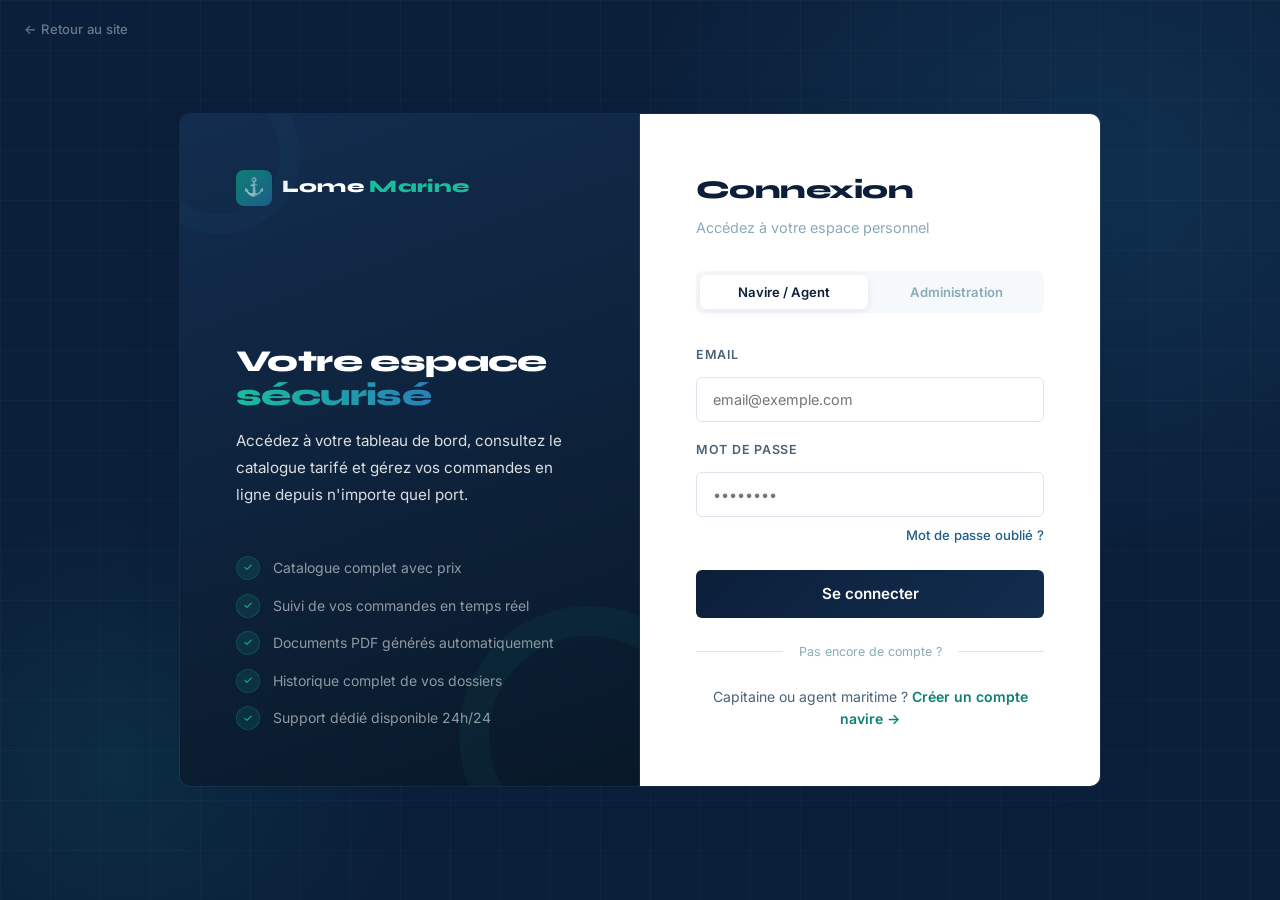
==== frontend/pages/login.html @ 7cf354b6 "feat: pages login, register, index finalisées + CSS maritime + JS interactions" ====
<!DOCTYPE html>
<html lang="fr">
<head>
  <meta charset="UTF-8" />
  <meta name="viewport" content="width=device-width, initial-scale=1.0" />
  <title>Connexion — Lome Marine Supplier Global</title>
  <link rel="stylesheet" href="../css/style.css" />
</head>
<body>

  <!-- Lien retour -->
  <a href="../index.html" class="back-home">← Retour au site</a>

  <!-- PAGE LOGIN -->
  <div class="login-page">
    <div class="hero-grid-lines"></div>

    <div class="login-wrapper">

      <!-- Panneau gauche — branding maritime -->
      <div class="login-brand">
        <div class="login-brand-deco"></div>
        <div class="login-brand-deco2"></div>

        <div class="logo-wrap">
          <div class="navbar-logo">
            <div class="logo-icon">⚓</div>
            <span class="logo-text">Lome <span>Marine</span></span>
          </div>
        </div>

        <div>
          <h2>Votre espace<br/><span>sécurisé</span></h2>
          <p style="color: rgba(255,255,255,0.85); font-size: 0.95rem; line-height: 1.75; margin-bottom: 3rem;">
            Accédez à votre tableau de bord, consultez le catalogue tarifé et gérez vos commandes en ligne depuis n'importe quel port.
          </p>
          <div class="login-features">
            <div class="login-feature">
              <div class="login-feature-icon">✓</div>
              Catalogue complet avec prix
            </div>
            <div class="login-feature">
              <div class="login-feature-icon">✓</div>
              Suivi de vos commandes en temps réel
            </div>
            <div class="login-feature">
              <div class="login-feature-icon">✓</div>
              Documents PDF générés automatiquement
            </div>
            <div class="login-feature">
              <div class="login-feature-icon">✓</div>
              Historique complet de vos dossiers
            </div>
            <div class="login-feature">
              <div class="login-feature-icon">✓</div>
              Support dédié disponible 24h/24
            </div>
          </div>
        </div>
      </div>

      <!-- Panneau droit — formulaire -->
      <div class="login-form-panel">
        <h3>Connexion</h3>
        <p class="login-form-subtitle">Accédez à votre espace personnel</p>

        <!-- Onglets rôles -->
        <div class="role-tabs">
          <button class="role-tab active" onclick="setRole(this, 'navire')"> Navire / Agent</button>
          <button class="role-tab" onclick="setRole(this, 'admin')"> Administration</button>
        </div>

        <!-- Badge admin (caché par défaut, visible en mode admin) -->
        <div class="login-admin-badge">Espace réservé au personnel Lome Marine</div>

        <!-- Alerte erreur -->
        <div class="login-alert" id="loginAlert"></div>

        <!-- Formulaire -->
        <form id="loginForm">
          <div class="form-group">
            <label>Email</label>
            <input type="email" id="loginEmail" placeholder="email@exemple.com" required />
          </div>
          <div class="form-group">
            <label>Mot de passe</label>
            <input type="password" id="loginPassword" placeholder="••••••••" required />
          </div>
          <a href="#" class="forgot-link">Mot de passe oublié ?</a>
          <button type="submit" class="btn-login" id="loginBtn">Se connecter</button>
        </form>

        <div class="login-divider"><span>Pas encore de compte ?</span></div>

        <p class="register-prompt">
          Capitaine ou agent maritime ?
          <a href="register.html">Créer un compte navire →</a>
        </p>
      </div>

    </div>
  </div>

  <script src="../js/main.js"></script>
</body>
</html>
---- frontend/css/style.css ----
/* ═══════════════════════════════════════════
   LOME MARINE SUPPLIER GLOBAL
   Palette : Océan · Acier · Sel · Corail
═══════════════════════════════════════════ */
@import url('https://fonts.googleapis.com/css2?family=Inter:wght@300;400;500;600;700&family=Syne:wght@600;700;800&display=swap');

:root {
  /* Couleurs principales */
  --navy:        #0b1f3a;   /* Bleu marine nuit */
  --navy-soft:   #132d4f;   /* Bleu marine doux */
  --sea:         #1b5e8a;   /* Bleu mer */
  --sea-light:   #2980b9;   /* Bleu ciel marin */
  --teal:        #0e7f74;   /* Vert-bleu mer profonde */
  --teal-bright: #1abc9c;   /* Écume turquoise */
  --steel:       #4a7fa5;   /* Acier maritime */
  --coral:       #e07b54;   /* Corail signal */
  --amber:       #e8a838;   /* Ambre balise */

  /* Neutres */
  --white:       #ffffff;
  --salt:        #f5f9fc;   /* Blanc sel */
  --mist:        #e8f1f8;   /* Brume marine */
  --gray-light:  #dde6ee;
  --gray-mid:    #7a96ad;
  --gray-dark:   #3d5a70;
  --text:        #1a2e3d;
  --text-soft:   #4a6278;
  --text-muted:  #8aabb7;

  /* Typographie */
  --font-head: 'Syne', sans-serif;
  --font-body: 'Inter', sans-serif;

  /* Ombres */
  --shadow-sm:  0 2px 8px rgba(11,31,58,0.08);
  --shadow-md:  0 8px 24px rgba(11,31,58,0.12);
  --shadow-lg:  0 20px 50px rgba(11,31,58,0.18);

  /* Rayon */
  --radius:     10px;
  --radius-sm:  6px;
}

/* ── Reset ── */
*, *::before, *::after { box-sizing: border-box; margin: 0; padding: 0; }
html { scroll-behavior: smooth; font-size: 16px; }
body { font-family: var(--font-body); color: var(--text); background: var(--white); overflow-x: hidden; line-height: 1.6; }
img { max-width: 100%; display: block; }
a { text-decoration: none; }

/* ══════════════════════════════════════
   NAVBAR
══════════════════════════════════════ */
.navbar {
  position: fixed; top: 0; left: 0; right: 0; z-index: 200;
  height: 70px;
  display: flex; align-items: center; justify-content: space-between;
  padding: 0 5rem;
  background: rgba(11,31,58,0.97);
  backdrop-filter: blur(16px);
  border-bottom: 1px solid rgba(27,188,156,0.18);
  transition: box-shadow 0.3s;
}

.navbar.scrolled { box-shadow: 0 4px 30px rgba(0,0,0,0.35); }

.navbar-logo {
  display: flex; align-items: center; gap: 0.6rem;
}

.logo-icon {
  width: 36px; height: 36px;
  background: linear-gradient(135deg, var(--teal) 0%, var(--sea) 100%);
  border-radius: 8px;
  display: flex; align-items: center; justify-content: center;
  font-size: 1.1rem;
}

.logo-text {
  font-family: var(--font-head);
  font-size: 1.1rem;
  font-weight: 800;
  color: var(--white);
  letter-spacing: 0.02em;
}

.logo-text span { color: var(--teal-bright); }

.navbar-links {
  display: flex; align-items: center; gap: 2rem;
  list-style: none;
}

.navbar-links a {
  font-size: 0.875rem;
  font-weight: 500;
  color: rgba(255,255,255,0.65);
  transition: color 0.2s;
  position: relative;
  padding-bottom: 2px;
}

.navbar-links a::after {
  content: '';
  position: absolute;
  bottom: 0; left: 0; right: 0;
  height: 1px;
  background: var(--teal-bright);
  transform: scaleX(0);
  transition: transform 0.2s;
}

.navbar-links a:hover { color: var(--white); }
.navbar-links a:hover::after { transform: scaleX(1); }

.navbar-actions { display: flex; align-items: center; gap: 0.75rem; }

.btn-ghost {
  padding: 0.5rem 1.1rem;
  background: transparent;
  border: 1px solid rgba(255,255,255,0.2);
  color: rgba(255,255,255,0.8);
  font-family: var(--font-body);
  font-size: 0.85rem;
  font-weight: 500;
  border-radius: var(--radius-sm);
  cursor: pointer;
  transition: all 0.2s;
}

.btn-ghost:hover { border-color: var(--teal-bright); color: var(--teal-bright); }

.btn-primary {
  padding: 0.5rem 1.3rem;
  background: linear-gradient(135deg, var(--teal) 0%, var(--sea) 100%);
  color: var(--white);
  font-family: var(--font-body);
  font-size: 0.85rem;
  font-weight: 600;
  border: none;
  border-radius: var(--radius-sm);
  cursor: pointer;
  transition: opacity 0.2s, transform 0.2s;
  box-shadow: 0 4px 14px rgba(14,127,116,0.35);
}

.btn-primary:hover { opacity: 0.9; transform: translateY(-1px); }

.nav-hamburger {
  display: none;
  background: none;
  border: none;
  color: var(--white);
  font-size: 1.4rem;
  cursor: pointer;
  padding: 0.3rem;
}

/* ══════════════════════════════════════
   HERO
══════════════════════════════════════ */
.hero {
  min-height: 100vh;
  background: var(--navy);
  display: grid;
  grid-template-columns: 1fr 1fr;
  align-items: center;
  padding: 8rem 5rem 5rem;
  gap: 4rem;
  position: relative;
  overflow: hidden;
}

.hero-bg {
  position: absolute; inset: 0; z-index: 0;
  background:
    radial-gradient(ellipse 65% 70% at 100% 50%, rgba(27,94,138,0.22) 0%, transparent 65%),
    radial-gradient(ellipse 45% 45% at 0% 100%, rgba(14,127,116,0.12) 0%, transparent 60%);
}

.hero-grid-lines {
  position: absolute; inset: 0; z-index: 0;
  background-image:
    linear-gradient(rgba(255,255,255,0.025) 1px, transparent 1px),
    linear-gradient(90deg, rgba(255,255,255,0.025) 1px, transparent 1px);
  background-size: 50px 50px;
}

.hero-left { position: relative; z-index: 1; }

.hero-badge {
  display: inline-flex; align-items: center; gap: 0.5rem;
  background: rgba(27,188,156,0.1);
  border: 1px solid rgba(27,188,156,0.25);
  padding: 0.35rem 0.9rem;
  border-radius: 20px;
  margin-bottom: 1.8rem;
}

.hero-badge-dot {
  width: 7px; height: 7px;
  background: var(--teal-bright);
  border-radius: 50%;
  animation: pulse 2s infinite;
}

@keyframes pulse {
  0%, 100% { opacity: 1; transform: scale(1); }
  50% { opacity: 0.5; transform: scale(1.3); }
}

.hero-badge span {
  font-size: 0.75rem;
  font-weight: 600;
  color: var(--teal-bright);
  letter-spacing: 0.05em;
  text-transform: uppercase;
}

.hero h1 {
  font-family: var(--font-head);
  font-size: clamp(2.2rem, 4vw, 3.4rem);
  font-weight: 800;
  color: var(--white);
  line-height: 1.12;
  margin-bottom: 1.4rem;
  letter-spacing: -0.02em;
}

.hero h1 .highlight {
  background: linear-gradient(90deg, var(--teal-bright), var(--sea-light));
  -webkit-background-clip: text;
  -webkit-text-fill-color: transparent;
  background-clip: text;
}

.hero-desc {
  font-size: 1.05rem;
  color: rgba(255,255,255,0.55);
  line-height: 1.75;
  max-width: 480px;
  margin-bottom: 2.5rem;
  font-weight: 300;
}

.hero-actions { display: flex; gap: 1rem; flex-wrap: wrap; margin-bottom: 3.5rem; }

.btn-hero-primary {
  padding: 0.85rem 2rem;
  background: linear-gradient(135deg, var(--teal) 0%, var(--sea) 100%);
  color: var(--white);
  font-family: var(--font-body);
  font-size: 0.95rem;
  font-weight: 600;
  border: none;
  border-radius: var(--radius-sm);
  cursor: pointer;
  transition: all 0.2s;
  box-shadow: 0 6px 20px rgba(14,127,116,0.4);
  display: inline-flex; align-items: center; gap: 0.5rem;
}

.btn-hero-primary:hover { transform: translateY(-2px); box-shadow: 0 10px 28px rgba(14,127,116,0.5); }

.btn-hero-secondary {
  padding: 0.85rem 2rem;
  background: rgba(255,255,255,0.06);
  color: rgba(255,255,255,0.85);
  font-family: var(--font-body);
  font-size: 0.95rem;
  font-weight: 500;
  border: 1px solid rgba(255,255,255,0.15);
  border-radius: var(--radius-sm);
  cursor: pointer;
  transition: all 0.2s;
  display: inline-flex; align-items: center; gap: 0.5rem;
}

.btn-hero-secondary:hover { background: rgba(255,255,255,0.1); border-color: rgba(255,255,255,0.3); }

.hero-stats {
  display: flex; gap: 2.5rem;
  padding-top: 2rem;
  border-top: 1px solid rgba(255,255,255,0.08);
}

.hero-stat strong {
  display: block;
  font-family: var(--font-head);
  font-size: 1.9rem;
  font-weight: 700;
  color: var(--white);
  line-height: 1;
}

.hero-stat strong span { color: var(--teal-bright); }

.hero-stat p {
  font-size: 0.78rem;
  color: rgba(255,255,255,0.4);
  margin-top: 0.3rem;
  font-weight: 400;
  text-transform: uppercase;
  letter-spacing: 0.06em;
}

/* Carte droite hero */
.hero-right { position: relative; z-index: 1; }

.hero-card {
  background: rgba(255,255,255,0.04);
  border: 1px solid rgba(255,255,255,0.1);
  border-radius: var(--radius);
  padding: 2rem;
  backdrop-filter: blur(10px);
}

.hero-card-title {
  font-family: var(--font-head);
  font-size: 0.8rem;
  font-weight: 700;
  color: var(--teal-bright);
  text-transform: uppercase;
  letter-spacing: 0.1em;
  margin-bottom: 1.5rem;
  display: flex; align-items: center; gap: 0.5rem;
}

.hero-card-title::before {
  content: '';
  width: 8px; height: 8px;
  background: var(--teal-bright);
  border-radius: 50%;
}

.hero-port-list { display: flex; flex-direction: column; gap: 0; }

.hero-port-item {
  display: flex; align-items: center; justify-content: space-between;
  padding: 0.85rem 0;
  border-bottom: 1px solid rgba(255,255,255,0.06);
}

.hero-port-item:last-child { border-bottom: none; }

.port-info { display: flex; align-items: center; gap: 0.75rem; }

.port-flag { font-size: 1.1rem; }

.port-name {
  font-size: 0.9rem;
  font-weight: 500;
  color: rgba(255,255,255,0.8);
}

.port-country {
  font-size: 0.75rem;
  color: rgba(255,255,255,0.35);
  margin-top: 0.1rem;
}

.port-status {
  font-size: 0.72rem;
  font-weight: 600;
  padding: 0.2rem 0.65rem;
  border-radius: 12px;
  text-transform: uppercase;
  letter-spacing: 0.05em;
}

.port-status.active {
  background: rgba(27,188,156,0.15);
  color: var(--teal-bright);
  border: 1px solid rgba(27,188,156,0.25);
}

.port-status.hq {
  background: rgba(232,168,56,0.15);
  color: var(--amber);
  border: 1px solid rgba(232,168,56,0.25);
}

/* ══════════════════════════════════════
   SECTION GÉNÉRIQUE
══════════════════════════════════════ */
.section { padding: 6rem 5rem; }
.section-dark { background: var(--navy); }
.section-light { background: var(--salt); }
.section-white { background: var(--white); }

.section-tag {
  display: inline-flex; align-items: center; gap: 0.5rem;
  font-size: 0.75rem;
  font-weight: 600;
  letter-spacing: 0.12em;
  text-transform: uppercase;
  color: var(--teal);
  margin-bottom: 0.8rem;
}

.section-tag::before {
  content: '';
  width: 18px; height: 2px;
  background: var(--teal);
  border-radius: 2px;
}

.section-title {
  font-family: var(--font-head);
  font-size: clamp(1.7rem, 3vw, 2.4rem);
  font-weight: 800;
  color: var(--navy);
  line-height: 1.15;
  letter-spacing: -0.02em;
  margin-bottom: 0.8rem;
}

.section-title-light { color: var(--white); }

.section-subtitle {
  font-size: 1rem;
  color: var(--text-soft);
  line-height: 1.7;
  max-width: 540px;
  font-weight: 400;
}

.section-subtitle-light { color: rgba(255,255,255,0.5); }

.section-header { margin-bottom: 3.5rem; }

.section-header-row {
  display: flex; justify-content: space-between; align-items: flex-end;
  margin-bottom: 3.5rem; gap: 2rem; flex-wrap: wrap;
}

/* ══════════════════════════════════════
   SERVICES
══════════════════════════════════════ */
.services-grid {
  display: grid;
  grid-template-columns: repeat(4, 1fr);
  gap: 1.5rem;
}

.service-card {
  background: var(--white);
  border: 1px solid var(--gray-light);
  border-radius: var(--radius);
  padding: 2rem 1.8rem;
  transition: all 0.3s;
  cursor: default;
  position: relative;
  overflow: hidden;
}

.service-card::before {
  content: '';
  position: absolute;
  top: 0; left: 0; right: 0;
  height: 3px;
  background: linear-gradient(90deg, var(--teal), var(--sea));
  transform: scaleX(0);
  transform-origin: left;
  transition: transform 0.3s;
}

.service-card:hover {
  border-color: var(--gray-mid);
  box-shadow: var(--shadow-md);
  transform: translateY(-4px);
}

.service-card:hover::before { transform: scaleX(1); }

.service-icon {
  width: 48px; height: 48px;
  background: linear-gradient(135deg, rgba(14,127,116,0.12), rgba(27,94,138,0.12));
  border-radius: var(--radius-sm);
  display: flex; align-items: center; justify-content: center;
  font-size: 1.3rem;
  margin-bottom: 1.2rem;
  transition: all 0.3s;
}

.service-card:hover .service-icon {
  background: linear-gradient(135deg, var(--teal), var(--sea));
}

.service-name {
  font-family: var(--font-head);
  font-size: 0.95rem;
  font-weight: 700;
  color: var(--navy);
  margin-bottom: 0.6rem;
}

.service-desc {
  font-size: 0.85rem;
  color: var(--text-soft);
  line-height: 1.65;
}

.service-tag {
  display: inline-block;
  margin-top: 1.2rem;
  font-size: 0.7rem;
  font-weight: 600;
  letter-spacing: 0.08em;
  text-transform: uppercase;
  color: var(--teal);
  background: rgba(14,127,116,0.08);
  padding: 0.25rem 0.7rem;
  border-radius: 10px;
}

/* ══════════════════════════════════════
   PORTS
══════════════════════════════════════ */
.ports-layout {
  display: grid;
  grid-template-columns: 1.2fr 1fr;
  gap: 4rem;
  align-items: start;
}

.ports-table { width: 100%; border-collapse: collapse; }

.ports-table tr {
  border-bottom: 1px solid rgba(255,255,255,0.07);
  transition: background 0.2s;
}

.ports-table tr:first-child { border-top: 1px solid rgba(255,255,255,0.07); }
.ports-table tr:hover { background: rgba(255,255,255,0.03); }

.ports-table td { padding: 1.1rem 0.5rem; vertical-align: middle; }

.port-flag-name { display: flex; align-items: center; gap: 0.75rem; }

.port-flag { font-size: 1.3rem; }

.port-label {
  font-size: 0.9rem;
  font-weight: 500;
  color: rgba(255,255,255,0.75);
}

.port-sub {
  font-size: 0.78rem;
  color: rgba(255,255,255,0.35);
  margin-top: 0.15rem;
}

.port-badge {
  display: inline-flex; align-items: center;
  font-size: 0.68rem;
  font-weight: 600;
  letter-spacing: 0.08em;
  text-transform: uppercase;
  padding: 0.2rem 0.6rem;
  border-radius: 10px;
}

.port-badge.hq {
  background: rgba(232,168,56,0.15);
  color: var(--amber);
  border: 1px solid rgba(232,168,56,0.2);
}

.port-badge.branch {
  background: rgba(27,188,156,0.1);
  color: var(--teal-bright);
  border: 1px solid rgba(27,188,156,0.2);
}

.ports-numbers { display: flex; flex-direction: column; gap: 1.2rem; }

.ports-big-stat {
  background: rgba(255,255,255,0.04);
  border: 1px solid rgba(255,255,255,0.08);
  border-radius: var(--radius);
  padding: 2rem;
}

.ports-big-stat strong {
  display: block;
  font-family: var(--font-head);
  font-size: 3.5rem;
  font-weight: 800;
  color: var(--teal-bright);
  line-height: 1;
}

.ports-big-stat p {
  font-size: 0.8rem;
  color: rgba(255,255,255,0.35);
  text-transform: uppercase;
  letter-spacing: 0.1em;
  margin-top: 0.5rem;
  font-weight: 500;
}

.ports-mini-grid {
  display: grid; grid-template-columns: 1fr 1fr; gap: 1px;
  background: rgba(255,255,255,0.06);
  border-radius: var(--radius);
  overflow: hidden;
  border: 1px solid rgba(255,255,255,0.06);
}

.ports-mini-cell {
  background: rgba(255,255,255,0.03);
  padding: 1.3rem;
}

.ports-mini-cell strong {
  display: block;
  font-family: var(--font-head);
  font-size: 1.9rem;
  font-weight: 700;
  color: var(--white);
  line-height: 1;
}

.ports-mini-cell span {
  font-size: 0.72rem;
  color: rgba(255,255,255,0.35);
  text-transform: uppercase;
  letter-spacing: 0.08em;
  margin-top: 0.3rem;
  display: block;
}

/* ══════════════════════════════════════
   COMMENT ÇA MARCHE
══════════════════════════════════════ */
.how-grid {
  display: grid;
  grid-template-columns: repeat(4, 1fr);
  gap: 2rem;
  position: relative;
}

.how-grid::before {
  content: '';
  position: absolute;
  top: 28px;
  left: calc(12.5% + 28px);
  right: calc(12.5% + 28px);
  height: 1px;
  background: linear-gradient(90deg, var(--teal), var(--sea));
  opacity: 0.3;
}

.how-step { position: relative; }

.how-num {
  width: 56px; height: 56px;
  background: linear-gradient(135deg, var(--teal), var(--sea));
  border-radius: 50%;
  display: flex; align-items: center; justify-content: center;
  font-family: var(--font-head);
  font-size: 1rem;
  font-weight: 700;
  color: var(--white);
  margin-bottom: 1.5rem;
  position: relative; z-index: 1;
  box-shadow: 0 6px 20px rgba(14,127,116,0.35);
}

.how-step h3 {
  font-family: var(--font-head);
  font-size: 1rem;
  font-weight: 700;
  color: var(--navy);
  margin-bottom: 0.6rem;
}

.how-step p {
  font-size: 0.875rem;
  color: var(--text-soft);
  line-height: 1.7;
}

/* ══════════════════════════════════════
   CONTACT
══════════════════════════════════════ */
.contact-layout {
  display: grid;
  grid-template-columns: 1fr 1.4fr;
  gap: 4rem;
  align-items: start;
}

.contact-info h3 {
  font-family: var(--font-head);
  font-size: 1.2rem;
  font-weight: 700;
  color: var(--navy);
  margin-bottom: 2rem;
}

.contact-item { margin-bottom: 1.4rem; }

.contact-item-label {
  font-size: 0.72rem;
  font-weight: 600;
  letter-spacing: 0.12em;
  text-transform: uppercase;
  color: var(--teal);
  margin-bottom: 0.25rem;
}

.contact-item p {
  font-size: 0.925rem;
  color: var(--text);
  line-height: 1.6;
}

.availability-tag {
  display: inline-flex; align-items: center; gap: 0.5rem;
  background: rgba(14,127,116,0.08);
  border: 1px solid rgba(14,127,116,0.2);
  color: var(--teal);
  font-size: 0.8rem;
  font-weight: 600;
  padding: 0.45rem 1rem;
  border-radius: 20px;
  margin-bottom: 2rem;
}

.availability-tag::before {
  content: '';
  width: 7px; height: 7px;
  background: var(--teal-bright);
  border-radius: 50%;
  animation: pulse 2s infinite;
}

.contact-form-box {
  background: var(--white);
  border: 1px solid var(--gray-light);
  border-radius: var(--radius);
  padding: 2.5rem;
  box-shadow: var(--shadow-md);
}

.contact-form-box h3 {
  font-family: var(--font-head);
  font-size: 1.1rem;
  font-weight: 700;
  color: var(--navy);
  margin-bottom: 2rem;
}

/* Formulaires */
.form-row { display: grid; grid-template-columns: 1fr 1fr; gap: 1rem; }

.form-group { display: flex; flex-direction: column; gap: 0.4rem; margin-bottom: 1.1rem; }

.form-group label {
  font-size: 0.75rem;
  font-weight: 600;
  letter-spacing: 0.08em;
  text-transform: uppercase;
  color: var(--text-soft);
}

.form-group input,
.form-group select,
.form-group textarea {
  padding: 0.75rem 1rem;
  border: 1.5px solid var(--gray-light);
  border-radius: var(--radius-sm);
  font-family: var(--font-body);
  font-size: 0.9rem;
  color: var(--text);
  background: var(--white);
  outline: none;
  transition: border-color 0.2s, box-shadow 0.2s;
}

.form-group input:focus,
.form-group select:focus,
.form-group textarea:focus {
  border-color: var(--teal);
  box-shadow: 0 0 0 3px rgba(14,127,116,0.1);
}

.form-group textarea { resize: vertical; min-height: 100px; }

.btn-submit {
  width: 100%;
  padding: 0.9rem;
  background: linear-gradient(135deg, var(--navy) 0%, var(--navy-soft) 100%);
  color: var(--white);
  font-family: var(--font-body);
  font-size: 0.95rem;
  font-weight: 600;
  border: none;
  border-radius: var(--radius-sm);
  cursor: pointer;
  transition: all 0.2s;
  margin-top: 0.5rem;
}

.btn-submit:hover {
  background: linear-gradient(135deg, var(--teal) 0%, var(--sea) 100%);
  box-shadow: 0 6px 20px rgba(14,127,116,0.35);
}

/* ══════════════════════════════════════
   FOOTER
══════════════════════════════════════ */
.footer {
  background: var(--navy);
  padding: 5rem 5rem 2.5rem;
  border-top: 1px solid rgba(27,188,156,0.15);
}

.footer-grid {
  display: grid;
  grid-template-columns: 2fr 1fr 1fr 1fr;
  gap: 3rem;
  margin-bottom: 4rem;
}

.footer-brand .logo-text { font-size: 1.1rem; display: block; margin-bottom: 1rem; }

.footer-brand p {
  font-size: 0.875rem;
  color: rgba(255,255,255,0.35);
  line-height: 1.75;
  max-width: 300px;
}

.footer-col h4 {
  font-family: var(--font-head);
  font-size: 0.75rem;
  font-weight: 700;
  letter-spacing: 0.12em;
  text-transform: uppercase;
  color: rgba(255,255,255,0.55);
  margin-bottom: 1.2rem;
}

.footer-col ul { list-style: none; display: flex; flex-direction: column; gap: 0.65rem; }

.footer-col a {
  font-size: 0.875rem;
  color: rgba(255,255,255,0.4);
  transition: color 0.2s;
}

.footer-col a:hover { color: var(--teal-bright); }

.footer-bottom {
  border-top: 1px solid rgba(255,255,255,0.06);
  padding-top: 2rem;
  display: flex;
  justify-content: space-between;
  align-items: center;
  flex-wrap: wrap;
  gap: 1rem;
}

.footer-bottom p { font-size: 0.8rem; color: rgba(255,255,255,0.2); }

/* ══════════════════════════════════════
   PAGE LOGIN
══════════════════════════════════════ */
.login-page {
  min-height: 100vh;
  background: var(--navy);
  display: flex;
  align-items: center;
  justify-content: center;
  padding: 2rem;
  position: relative;
  overflow: hidden;
}

.login-page::before {
  content: '';
  position: absolute; inset: 0;
  background:
    radial-gradient(ellipse 60% 70% at 85% 20%, rgba(27,94,138,0.28) 0%, transparent 60%),
    radial-gradient(ellipse 40% 50% at 10% 85%, rgba(14,127,116,0.15) 0%, transparent 55%);
}

.login-wrapper {
  position: relative; z-index: 1;
  display: grid;
  grid-template-columns: 1fr 1fr;
  max-width: 920px;
  width: 100%;
  border-radius: var(--radius);
  overflow: hidden;
  box-shadow: var(--shadow-lg), 0 0 0 1px rgba(255,255,255,0.06);
}

/* Panneau gauche */
.login-brand {
  background: linear-gradient(160deg, var(--navy-soft) 0%, #081828 100%);
  padding: 3.5rem;
  display: flex;
  flex-direction: column;
  justify-content: space-between;
  border-right: 1px solid rgba(255,255,255,0.06);
  position: relative;
  overflow: hidden;
}

.login-brand-deco {
  position: absolute;
  bottom: -80px; right: -80px;
  width: 260px; height: 260px;
  border: 30px solid rgba(27,188,156,0.05);
  border-radius: 50%;
}

.login-brand-deco2 {
  position: absolute;
  top: -40px; left: -40px;
  width: 160px; height: 160px;
  border: 20px solid rgba(27,94,138,0.08);
  border-radius: 50%;
}

.login-brand .logo-wrap { margin-bottom: 3rem; }

.login-brand h2 {
  font-family: var(--font-head);
  font-size: 1.9rem;
  font-weight: 800;
  color: var(--white);
  line-height: 1.12;
  margin-bottom: 1rem;
  letter-spacing: -0.02em;
}

.login-brand h2 span {
  background: linear-gradient(90deg, var(--teal-bright), var(--sea-light));
  -webkit-background-clip: text;
  -webkit-text-fill-color: transparent;
  background-clip: text;
}

.login-brand > p {
  font-size: 0.9rem;
  color: rgba(255,255,255,0.82);
  line-height: 1.75;
  margin-bottom: 3rem;
}

.login-features { display: flex; flex-direction: column; gap: 0.85rem; }

.login-feature {
  display: flex; align-items: center; gap: 0.8rem;
  font-size: 0.875rem;
  color: rgba(255,255,255,0.55);
}

.login-feature-icon {
  width: 24px; height: 24px;
  background: rgba(27,188,156,0.12);
  border: 1px solid rgba(27,188,156,0.2);
  border-radius: 50%;
  display: flex; align-items: center; justify-content: center;
  flex-shrink: 0;
  font-size: 0.7rem;
  color: var(--teal-bright);
}

/* Panneau droit */
.login-form-panel {
  background: var(--white);
  padding: 3.5rem;
  display: flex;
  flex-direction: column;
  justify-content: center;
}

.login-form-panel h3 {
  font-family: var(--font-head);
  font-size: 1.6rem;
  font-weight: 800;
  color: var(--navy);
  margin-bottom: 0.35rem;
  letter-spacing: -0.02em;
}

.login-form-subtitle {
  font-size: 0.9rem;
  color: var(--text-muted);
  margin-bottom: 2rem;
}

.role-tabs {
  display: flex;
  background: var(--salt);
  border-radius: var(--radius-sm);
  padding: 0.25rem;
  margin-bottom: 2rem;
  gap: 0.25rem;
}

.role-tab {
  flex: 1;
  padding: 0.55rem 0.5rem;
  background: transparent;
  border: none;
  font-family: var(--font-body);
  font-size: 0.82rem;
  font-weight: 600;
  color: var(--text-muted);
  border-radius: 6px;
  cursor: pointer;
  transition: all 0.2s;
}

.role-tab.active {
  background: var(--white);
  color: var(--navy);
  box-shadow: var(--shadow-sm);
}

.role-tab:hover:not(.active) { color: var(--text); }

.login-form-panel .form-group { margin-bottom: 1.1rem; }

.login-form-panel .form-group label {
  display: block;
  font-size: 0.78rem;
  font-weight: 600;
  letter-spacing: 0.06em;
  text-transform: uppercase;
  color: var(--text-soft);
  margin-bottom: 0.4rem;
}

.login-form-panel .form-group input {
  width: 100%;
  padding: 0.8rem 1rem;
  border: 1.5px solid var(--gray-light);
  border-radius: var(--radius-sm);
  font-family: var(--font-body);
  font-size: 0.9rem;
  color: var(--text);
  background: var(--white);
  outline: none;
  transition: all 0.2s;
}

.login-form-panel .form-group input:focus {
  border-color: var(--teal);
  box-shadow: 0 0 0 3px rgba(14,127,116,0.1);
}

.forgot-link {
  display: block;
  text-align: right;
  font-size: 0.82rem;
  font-weight: 500;
  color: var(--sea);
  margin-top: -0.6rem;
  margin-bottom: 1.5rem;
  transition: color 0.2s;
}

.forgot-link:hover { color: var(--teal); }

.btn-login {
  width: 100%;
  padding: 0.9rem;
  background: linear-gradient(135deg, var(--navy) 0%, var(--navy-soft) 100%);
  color: var(--white);
  font-family: var(--font-body);
  font-size: 0.95rem;
  font-weight: 600;
  border: none;
  border-radius: var(--radius-sm);
  cursor: pointer;
  transition: all 0.2s;
  margin-bottom: 1.5rem;
}

.btn-login:hover {
  background: linear-gradient(135deg, var(--teal) 0%, var(--sea) 100%);
  box-shadow: 0 6px 20px rgba(14,127,116,0.35);
}

.btn-login:disabled { opacity: 0.6; cursor: not-allowed; }

.login-divider {
  display: flex; align-items: center; gap: 1rem;
  margin-bottom: 1.5rem;
}

.login-divider::before, .login-divider::after {
  content: ''; flex: 1; height: 1px; background: var(--gray-light);
}

.login-divider span {
  font-size: 0.78rem;
  color: var(--text-muted);
  white-space: nowrap;
}

.register-prompt {
  text-align: center;
  font-size: 0.875rem;
  color: var(--text-soft);
}

.register-prompt a {
  color: var(--teal);
  font-weight: 600;
  transition: color 0.2s;
}

.register-prompt a:hover { color: var(--navy); }

.login-alert {
  display: none;
  padding: 0.75rem 1rem;
  background: rgba(224,123,84,0.1);
  border: 1px solid rgba(224,123,84,0.3);
  border-radius: var(--radius-sm);
  font-size: 0.85rem;
  color: var(--coral);
  margin-bottom: 1rem;
}

.login-alert.show { display: block; }

.back-home {
  position: fixed;
  top: 1.2rem; left: 1.5rem;
  display: inline-flex; align-items: center; gap: 0.4rem;
  font-size: 0.82rem;
  font-weight: 500;
  color: rgba(255,255,255,0.4);
  z-index: 10;
  transition: color 0.2s;
}

.back-home:hover { color: var(--teal-bright); }

/* ══════════════════════════════════════
   RESPONSIVE
══════════════════════════════════════ */
@media (max-width: 1200px) {
  .services-grid { grid-template-columns: repeat(2, 1fr); }
}

@media (max-width: 1024px) {
  .navbar { padding: 0 2.5rem; }
  .navbar-links { display: none; }
  .nav-hamburger { display: block; }
  .navbar-links.open {
    display: flex; flex-direction: column;
    position: fixed; top: 70px; left: 0; right: 0;
    background: var(--navy);
    padding: 1.5rem 2.5rem;
    gap: 1.2rem;
    border-bottom: 1px solid rgba(27,188,156,0.15);
    box-shadow: var(--shadow-lg);
  }
  .hero { grid-template-columns: 1fr; padding: 7rem 2.5rem 4rem; }
  .hero-right { display: none; }
  .section { padding: 4.5rem 2.5rem; }
  .footer { padding: 4rem 2.5rem 2rem; }
  .ports-layout { grid-template-columns: 1fr; }
  .contact-layout { grid-template-columns: 1fr; }
  .footer-grid { grid-template-columns: 1fr 1fr; }
  .how-grid { grid-template-columns: repeat(2, 1fr); }
  .how-grid::before { display: none; }
}

@media (max-width: 700px) {
  .login-wrapper { grid-template-columns: 1fr; }
  .login-brand { display: none; }
  .login-form-panel { padding: 2.5rem 1.8rem; }
}

@media (max-width: 600px) {
  .services-grid { grid-template-columns: 1fr; }
  .hero { padding: 6rem 1.5rem 3rem; }
  .section { padding: 3.5rem 1.5rem; }
  .form-row { grid-template-columns: 1fr; }
  .footer-grid { grid-template-columns: 1fr; }
  .how-grid { grid-template-columns: 1fr; }
  .hero-stats { flex-wrap: wrap; gap: 1.5rem; }
}/* ══════════════════════════════════════
   PAGE REGISTER
══════════════════════════════════════ */

body.register-page {
  min-height: 100vh;
  background: var(--navy);
  font-family: var(--font-body);
  overflow-x: hidden;
}

/* Fond animé vagues */
.reg-bg {
  position: fixed;
  inset: 0;
  z-index: 0;
  overflow: hidden;
  pointer-events: none;
}

.reg-wave {
  position: absolute;
  width: 200%;
  height: 200%;
  border-radius: 45%;
  animation: regWave 20s infinite linear;
}

.reg-wave-1 { background: rgba(27,94,138,0.06);  top: -60%; left: -50%; animation-duration: 18s; }
.reg-wave-2 { background: rgba(14,127,116,0.05); top: -50%; left: -60%; animation-duration: 25s; animation-direction: reverse; }
.reg-wave-3 { background: rgba(11,31,58,0.08);   top: -70%; left: -40%; animation-duration: 32s; }

@keyframes regWave {
  from { transform: rotate(0deg); }
  to   { transform: rotate(360deg); }
}

/* Wrapper */
.reg-wrapper {
  position: relative;
  z-index: 1;
  display: grid;
  grid-template-columns: 400px 1fr;
  min-height: 100vh;
}

/* ── Panneau gauche ── */
.reg-brand {
  background: linear-gradient(160deg, var(--navy-soft) 0%, #081828 100%);
  border-right: 1px solid rgba(255,255,255,0.06);
  padding: 3.5rem;
  display: flex;
  flex-direction: column;
  position: sticky;
  top: 0;
  height: 100vh;
  overflow-y: auto;
}

.reg-back {
  display: inline-flex;
  align-items: center;
  gap: 0.4rem;
  color: rgba(255,255,255,0.4);
  font-size: 0.82rem;
  font-weight: 500;
  text-decoration: none;
  margin-bottom: 2.5rem;
  transition: color 0.2s;
}

.reg-back:hover { color: var(--teal-bright); }

.reg-brand-logo {
  display: flex;
  align-items: center;
  gap: 0.6rem;
  margin-bottom: 2.5rem;
}

.reg-brand-logo .logo-icon {
  width: 36px;
  height: 36px;
  background: linear-gradient(135deg, var(--teal) 0%, var(--sea) 100%);
  border-radius: 8px;
  display: flex;
  align-items: center;
  justify-content: center;
  font-size: 1.1rem;
}

.reg-brand-logo .logo-text {
  font-family: var(--font-head);
  font-size: 1.05rem;
  font-weight: 800;
  color: var(--white);
  letter-spacing: 0.02em;
}

.reg-brand-logo .logo-text span { color: var(--teal-bright); }

.reg-brand-title {
  font-family: var(--font-head);
  font-size: 1.7rem;
  font-weight: 800;
  color: var(--white);
  line-height: 1.15;
  letter-spacing: -0.02em;
  margin-bottom: 0.9rem;
}

.reg-brand-sub {
  font-size: 0.88rem;
  color: rgba(255,255,255,0.82) !important;
  line-height: 1.75;
  margin-bottom: 2.5rem;
}

.reg-features {
  list-style: none;
  padding: 0;
  margin: 0 0 2rem;
  display: flex;
  flex-direction: column;
  gap: 1.2rem;
}

.reg-features li {
  display: flex;
  gap: 0.85rem;
  align-items: flex-start;
}

.reg-feat-icon {
  width: 32px;
  height: 32px;
  background: rgba(27,188,156,0.1);
  border: 1px solid rgba(27,188,156,0.2);
  border-radius: 50%;
  display: flex;
  align-items: center;
  justify-content: center;
  font-size: 0.85rem;
  flex-shrink: 0;
  margin-top: 0.1rem;
}

.reg-features strong {
  display: block;
  color: var(--white);
  font-size: 0.87rem;
  font-weight: 600;
  margin-bottom: 0.2rem;
}

.reg-features p {
  color: rgba(255,255,255,0.4);
  font-size: 0.8rem;
  line-height: 1.55;
  margin: 0;
}

.reg-already {
  margin-top: auto;
  color: rgba(255,255,255,0.35);
  font-size: 0.85rem;
}

.reg-already a {
  color: var(--teal-bright);
  font-weight: 600;
  text-decoration: none;
  transition: color 0.2s;
}

.reg-already a:hover { color: var(--white); }

/* ── Panneau droit ── */
.reg-form-panel {
  background: var(--salt);
  padding: 3.5rem 4rem;
  overflow-y: auto;
}

.reg-form-header { margin-bottom: 2rem; }

.reg-form-header h1 {
  font-family: var(--font-head);
  font-size: 1.8rem;
  font-weight: 800;
  color: var(--navy);
  letter-spacing: -0.02em;
  margin-bottom: 0.35rem;
}

.reg-form-header p {
  color: var(--text-soft);
  font-size: 0.9rem;
}

/* Onglets type de compte */
.reg-tabs {
  display: flex;
  gap: 0.25rem;
  margin-bottom: 2rem;
  background: var(--mist);
  padding: 0.25rem;
  border-radius: var(--radius-sm);
  width: fit-content;
}

.reg-tab {
  padding: 0.55rem 1.3rem;
  border: none;
  background: transparent;
  border-radius: 6px;
  font-size: 0.83rem;
  font-weight: 600;
  color: var(--text-muted);
  cursor: pointer;
  font-family: var(--font-body);
  transition: all 0.2s;
}

.reg-tab.active {
  background: var(--white);
  color: var(--navy);
  box-shadow: var(--shadow-sm);
}

.reg-tab:hover:not(.active) { color: var(--text); }

/* Indicateur d'étapes */
.reg-steps {
  display: flex;
  align-items: center;
  margin-bottom: 2.5rem;
  gap: 0;
}

.reg-step {
  display: flex;
  align-items: center;
  gap: 0.5rem;
  opacity: 0.4;
  transition: opacity 0.3s;
}

.reg-step.active { opacity: 1; }

.reg-step.done { opacity: 1; }

.reg-step span {
  width: 28px;
  height: 28px;
  border-radius: 50%;
  background: var(--gray-light);
  color: var(--white);
  font-size: 0.78rem;
  font-weight: 700;
  display: flex;
  align-items: center;
  justify-content: center;
  transition: background 0.3s;
  font-family: var(--font-head);
}

.reg-step.active span { background: var(--sea); }
.reg-step.done span   { background: var(--teal); }

.reg-step p {
  font-size: 0.78rem;
  font-weight: 600;
  color: var(--navy);
  margin: 0;
  white-space: nowrap;
}

.reg-step-line {
  flex: 1;
  height: 1px;
  background: var(--gray-light);
  margin: 0 0.5rem;
  max-width: 50px;
}

/* Contenu des étapes */
.reg-step-content { display: none; }
.reg-step-content.active { display: block; }

/* Champs */
.reg-field { margin-bottom: 1.1rem; }

.reg-field label {
  display: block;
  font-size: 0.75rem;
  font-weight: 600;
  letter-spacing: 0.08em;
  text-transform: uppercase;
  color: var(--text-soft);
  margin-bottom: 0.4rem;
}

.reg-field input,
.reg-field select {
  width: 100%;
  padding: 0.75rem 1rem;
  border: 1.5px solid var(--gray-light);
  border-radius: var(--radius-sm);
  font-family: var(--font-body);
  font-size: 0.9rem;
  color: var(--text);
  background: var(--white);
  outline: none;
  transition: border-color 0.2s, box-shadow 0.2s;
  box-sizing: border-box;
}

.reg-field input:focus,
.reg-field select:focus {
  border-color: var(--teal);
  box-shadow: 0 0 0 3px rgba(14,127,116,0.1);
}

.reg-field select {
  appearance: none;
  background-image: url("data:image/svg+xml,%3Csvg xmlns='http://www.w3.org/2000/svg' width='12' height='8' viewBox='0 0 12 8'%3E%3Cpath d='M1 1l5 5 5-5' stroke='%233d5a70' stroke-width='1.5' fill='none' stroke-linecap='round'/%3E%3C/svg%3E");
  background-repeat: no-repeat;
  background-position: right 1rem center;
  cursor: pointer;
}

.reg-field-group {
  display: grid;
  grid-template-columns: 1fr 1fr;
  gap: 1rem;
}

/* Input mot de passe avec toggle */
.reg-input-icon { position: relative; }
.reg-input-icon input { padding-right: 2.8rem; }

.toggle-pwd {
  position: absolute;
  right: 0.75rem;
  top: 50%;
  transform: translateY(-50%);
  background: none;
  border: none;
  cursor: pointer;
  font-size: 0.95rem;
  color: var(--gray-mid);
  padding: 0;
  transition: color 0.2s;
}

.toggle-pwd:hover { color: var(--navy); }

/* Force mot de passe */
.pwd-strength {
  height: 3px;
  background: var(--gray-light);
  border-radius: 2px;
  margin-top: 0.45rem;
  overflow: hidden;
}

.pwd-bar {
  height: 100%;
  width: 0%;
  border-radius: 2px;
  transition: width 0.4s, background 0.4s;
}

.pwd-label {
  font-size: 0.72rem;
  color: var(--text-muted);
  display: block;
  margin-top: 0.25rem;
}

/* Champs masqués */
.hidden { display: none !important; }

/* Zones de dépôt documents */
.reg-doc-intro {
  font-size: 0.85rem;
  color: var(--text-soft);
  margin-bottom: 1.2rem;
  line-height: 1.65;
}

.reg-doc-zone {
  border: 1.5px dashed var(--gray-light);
  border-radius: var(--radius);
  padding: 1.2rem 1.5rem;
  margin-bottom: 1rem;
  cursor: pointer;
  display: flex;
  align-items: center;
  gap: 1rem;
  background: var(--white);
  transition: border-color 0.2s, background 0.2s;
}

.reg-doc-zone:hover {
  border-color: var(--teal);
  background: rgba(14,127,116,0.04);
}

.reg-doc-zone.uploaded {
  border-color: var(--teal-bright);
  background: rgba(27,188,156,0.05);
}

.reg-doc-zone.optional { opacity: 0.75; }

.doc-icon { font-size: 1.4rem; flex-shrink: 0; }

.reg-doc-zone p {
  margin: 0;
  font-size: 0.87rem;
  font-weight: 600;
  color: var(--navy);
}

.reg-doc-zone small {
  display: block;
  font-size: 0.75rem;
  color: var(--text-muted);
  margin-top: 0.2rem;
}

.badge-opt {
  background: var(--mist);
  color: var(--text-soft);
  font-size: 0.68rem;
  padding: 0.15rem 0.5rem;
  border-radius: 10px;
  font-weight: 600;
  vertical-align: middle;
  margin-left: 0.4rem;
}

/* Checkbox CGU */
.reg-checkbox-field { margin-top: 1.2rem; }

.reg-checkbox-label {
  display: flex;
  gap: 0.75rem;
  align-items: flex-start;
  font-size: 0.84rem;
  color: var(--text-soft);
  line-height: 1.6;
  cursor: pointer;
}

.reg-checkbox-label input[type="checkbox"] {
  width: 16px;
  height: 16px;
  flex-shrink: 0;
  margin-top: 0.15rem;
  accent-color: var(--teal);
}

.reg-checkbox-label a {
  color: var(--sea);
  font-weight: 600;
  text-decoration: none;
  transition: color 0.2s;
}

.reg-checkbox-label a:hover { color: var(--teal); }

/* Boutons register */
.reg-btn-next {
  display: block;
  width: 100%;
  padding: 0.9rem;
  background: linear-gradient(135deg, var(--navy) 0%, var(--navy-soft) 100%);
  color: var(--white);
  border: none;
  border-radius: var(--radius-sm);
  font-size: 0.95rem;
  font-weight: 600;
  font-family: var(--font-body);
  cursor: pointer;
  margin-top: 1.5rem;
  transition: all 0.2s;
  text-align: center;
}

.reg-btn-next:hover {
  background: linear-gradient(135deg, var(--teal) 0%, var(--sea) 100%);
  box-shadow: 0 6px 20px rgba(14,127,116,0.35);
  transform: translateY(-1px);
}

.reg-btn-row {
  display: flex;
  gap: 1rem;
  margin-top: 1.5rem;
}

.reg-btn-back {
  flex: 1;
  padding: 0.9rem;
  background: var(--mist);
  color: var(--navy);
  border: 1px solid var(--gray-light);
  border-radius: var(--radius-sm);
  font-size: 0.9rem;
  font-weight: 600;
  font-family: var(--font-body);
  cursor: pointer;
  transition: background 0.2s;
}

.reg-btn-back:hover { background: var(--gray-light); }

.reg-btn-submit {
  flex: 2;
  padding: 0.9rem;
  background: linear-gradient(135deg, var(--navy) 0%, var(--navy-soft) 100%);
  color: var(--white);
  border: none;
  border-radius: var(--radius-sm);
  font-size: 0.95rem;
  font-weight: 600;
  font-family: var(--font-body);
  cursor: pointer;
  transition: all 0.2s;
}

.reg-btn-submit:hover {
  background: linear-gradient(135deg, var(--teal) 0%, var(--sea) 100%);
  box-shadow: 0 6px 20px rgba(14,127,116,0.35);
}

.reg-btn-submit:disabled { opacity: 0.6; cursor: not-allowed; }

/* Message de succès */
.reg-success {
  text-align: center;
  padding: 5rem 2rem;
}

.reg-success .success-icon { font-size: 3.5rem; margin-bottom: 1.5rem; }

.reg-success h2 {
  font-family: var(--font-head);
  font-size: 2rem;
  font-weight: 800;
  color: var(--navy);
  margin-bottom: 1rem;
}

.reg-success p {
  color: var(--text-soft);
  font-size: 1rem;
  line-height: 1.75;
  max-width: 420px;
  margin: 0 auto;
}

/* ── Responsive register ── */
@media (max-width: 1024px) {
  .reg-wrapper {
    grid-template-columns: 1fr;
  }

  .reg-brand {
    position: static;
    height: auto;
    padding: 2.5rem;
  }

  .reg-form-panel {
    padding: 2.5rem 2rem;
  }

  .reg-field-group {
    grid-template-columns: 1fr;
  }
}

@media (max-width: 600px) {
  .reg-form-panel { padding: 2rem 1.5rem; }
  .reg-tabs { width: 100%; }
  .reg-tab { flex: 1; text-align: center; padding: 0.55rem 0.5rem; }
  .reg-step p { display: none; }
  .reg-brand { padding: 2rem 1.5rem; }
}/* ── LOGIN : mode Administration ── */

/* Transition douce sur le panneau */
.login-form-panel {
  transition: background 0.35s ease;
}

/* Quand admin est actif : fond légèrement différent */
.login-form-panel.admin-mode {
  background: #f5f7fa;
}

/* Titre change de couleur */
.login-form-panel.admin-mode h3 {
  color: var(--sea);
}

/* Bouton submit vire au bleu marine plus foncé */
.login-form-panel.admin-mode .btn-login {
  background: linear-gradient(135deg, #061523 0%, var(--navy) 100%);
}

.login-form-panel.admin-mode .btn-login:hover {
  background: linear-gradient(135deg, var(--sea) 0%, var(--navy-soft) 100%);
}

/* Badge admin sous les onglets */
.login-admin-badge {
  display: none;
  align-items: center;
  gap: 0.5rem;
  background: rgba(27,94,138,0.08);
  border: 1px solid rgba(27,94,138,0.2);
  border-radius: var(--radius-sm);
  padding: 0.55rem 1rem;
  font-size: 0.8rem;
  font-weight: 600;
  color: var(--sea);
  margin-bottom: 1.2rem;
}

.login-admin-badge::before {
  content: '🔐';
  font-size: 1rem;
}

.login-form-panel.admin-mode .login-admin-badge {
  display: flex;
}

/* Inputs : bordure bleu marine en mode admin au focus */
.login-form-panel.admin-mode .form-group input:focus {
  border-color: var(--sea);
  box-shadow: 0 0 0 3px rgba(27,94,138,0.12);
}

/* Onglet admin actif : couleur différente du vert teal */
.role-tab.active {
  background: var(--white);
  color: var(--navy);
  box-shadow: var(--shadow-sm);
}

/* Quand admin est sélectionné, l'onglet actif prend une teinte marine */
.login-form-panel.admin-mode .role-tab.active {
  color: var(--sea);
}
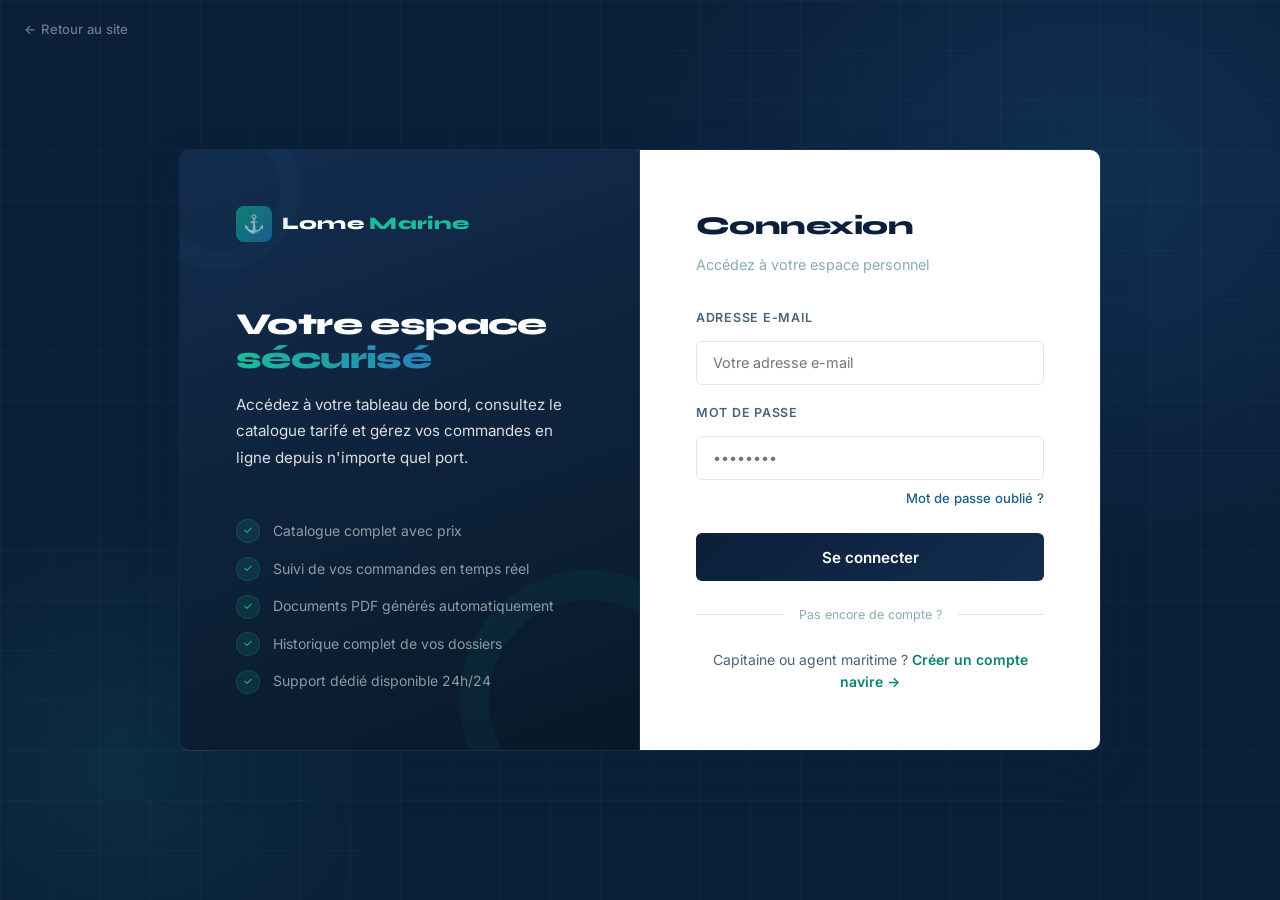
==== commit 4dec5732: "Ajout complet frontend UI et catalogue" ====
--- a/frontend/pages/login.html
+++ b/frontend/pages/login.html
@@ -8,70 +8,47 @@
 </head>
 <body>
 
-  <!-- Lien retour -->
   <a href="../index.html" class="back-home">← Retour au site</a>
 
-  <!-- PAGE LOGIN -->
   <div class="login-page">
     <div class="hero-grid-lines"></div>
 
     <div class="login-wrapper">
 
-      <!-- Panneau gauche — branding maritime -->
+      <!-- Panneau gauche -->
       <div class="login-brand">
         <div class="login-brand-deco"></div>
         <div class="login-brand-deco2"></div>
-
         <div class="logo-wrap">
           <div class="navbar-logo">
             <div class="logo-icon">⚓</div>
             <span class="logo-text">Lome <span>Marine</span></span>
           </div>
         </div>
-
         <div>
           <h2>Votre espace<br/><span>sécurisé</span></h2>
-          <p style="color: rgba(255,255,255,0.85); font-size: 0.95rem; line-height: 1.75; margin-bottom: 3rem;">
+          <p style="color:rgba(255,255,255,0.85);font-size:0.95rem;line-height:1.75;margin-bottom:3rem;">
             Accédez à votre tableau de bord, consultez le catalogue tarifé et gérez vos commandes en ligne depuis n'importe quel port.
           </p>
           <div class="login-features">
-            <div class="login-feature">
-              <div class="login-feature-icon">✓</div>
-              Catalogue complet avec prix
-            </div>
-            <div class="login-feature">
-              <div class="login-feature-icon">✓</div>
-              Suivi de vos commandes en temps réel
-            </div>
-            <div class="login-feature">
-              <div class="login-feature-icon">✓</div>
-              Documents PDF générés automatiquement
-            </div>
-            <div class="login-feature">
-              <div class="login-feature-icon">✓</div>
-              Historique complet de vos dossiers
-            </div>
-            <div class="login-feature">
-              <div class="login-feature-icon">✓</div>
-              Support dédié disponible 24h/24
-            </div>
+            <div class="login-feature"><div class="login-feature-icon">✓</div>Catalogue complet avec prix</div>
+            <div class="login-feature"><div class="login-feature-icon">✓</div>Suivi de vos commandes en temps réel</div>
+            <div class="login-feature"><div class="login-feature-icon">✓</div>Documents PDF générés automatiquement</div>
+            <div class="login-feature"><div class="login-feature-icon">✓</div>Historique complet de vos dossiers</div>
+            <div class="login-feature"><div class="login-feature-icon">✓</div>Support dédié disponible 24h/24</div>
           </div>
         </div>
       </div>
 
-      <!-- Panneau droit — formulaire -->
+      <!-- Panneau droit -->
       <div class="login-form-panel">
         <h3>Connexion</h3>
         <p class="login-form-subtitle">Accédez à votre espace personnel</p>
 
-        <!-- Onglets rôles -->
-        <div class="role-tabs">
-          <button class="role-tab active" onclick="setRole(this, 'navire')"> Navire / Agent</button>
-          <button class="role-tab" onclick="setRole(this, 'admin')"> Administration</button>
+        <!-- Alerte compte en attente de validation -->
+        <div class="login-pending-alert hidden" id="pendingAlert">
+          ⏳ Votre compte est en attente de validation par l'administrateur. Vous recevrez un e-mail dès qu'il sera activé.
         </div>
-
-        <!-- Badge admin (caché par défaut, visible en mode admin) -->
-        <div class="login-admin-badge">Espace réservé au personnel Lome Marine</div>
 
         <!-- Alerte erreur -->
         <div class="login-alert" id="loginAlert"></div>
@@ -79,12 +56,12 @@
         <!-- Formulaire -->
         <form id="loginForm">
           <div class="form-group">
-            <label>Email</label>
-            <input type="email" id="loginEmail" placeholder="email@exemple.com" required />
+            <label>Adresse e-mail</label>
+            <input type="email" id="loginEmail" placeholder="Votre adresse e-mail" required autocomplete="email" />
           </div>
           <div class="form-group">
             <label>Mot de passe</label>
-            <input type="password" id="loginPassword" placeholder="••••••••" required />
+            <input type="password" id="loginPassword" placeholder="••••••••" required autocomplete="current-password" />
           </div>
           <a href="#" class="forgot-link">Mot de passe oublié ?</a>
           <button type="submit" class="btn-login" id="loginBtn">Se connecter</button>
@@ -101,6 +78,61 @@
     </div>
   </div>
 
+  <style>
+    .login-pending-alert {
+      padding: 0.8rem 1rem;
+      background: rgba(232,168,56,0.1);
+      border: 1px solid rgba(232,168,56,0.3);
+      border-radius: var(--radius-sm);
+      font-size: 0.85rem;
+      color: var(--amber);
+      margin-bottom: 1rem;
+      font-weight: 500;
+      line-height: 1.5;
+    }
+    .login-pending-alert.hidden { display: none; }
+  </style>
+
   <script src="../js/main.js"></script>
+
+  <script>
+    document.getElementById('loginForm').addEventListener('submit', function(e) {
+      e.preventDefault();
+
+      const btn      = document.getElementById('loginBtn');
+      const alertBox = document.getElementById('loginAlert');
+      const pending  = document.getElementById('pendingAlert');
+      const email    = document.getElementById('loginEmail').value.trim();
+      const password = document.getElementById('loginPassword').value.trim();
+
+      alertBox.classList.remove('show');
+      pending.classList.add('hidden');
+
+      if (!email || !password) {
+        alertBox.textContent = 'Veuillez remplir tous les champs.';
+        alertBox.classList.add('show');
+        return;
+      }
+
+      if (!email.includes('@') || !email.includes('.')) {
+        alertBox.textContent = 'Veuillez saisir une adresse e-mail valide.';
+        alertBox.classList.add('show');
+        return;
+      }
+
+      btn.textContent = 'Connexion en cours...';
+      btn.disabled = true;
+
+      // Simulation — à remplacer par fetch() vers l'API PHP
+      // L'API identifie automatiquement le rôle via l'email
+      setTimeout(() => {
+        btn.textContent = 'Se connecter';
+        btn.disabled = false;
+        // Si compte validé  → window.location.href = 'dashboard.html';
+        // Si compte en attente → pending.classList.remove('hidden');
+      }, 1500);
+    });
+  </script>
+
 </body>
 </html>
--- a/frontend/css/style.css
+++ b/frontend/css/style.css
@@ -1851,4 +1851,697 @@
 /* Quand admin est sélectionné, l'onglet actif prend une teinte marine */
 .login-form-panel.admin-mode .role-tab.active {
   color: var(--sea);
-}+}
+/* ══════════════════════════════════════
+   DASHBOARD — à coller à la fin de style.css
+══════════════════════════════════════ */
+
+/* ── Variables Dark Mode ── */
+[data-theme="dark"] {
+  --white:      #0f1923;
+  --salt:       #141f2b;
+  --mist:       #1a2836;
+  --gray-light: #1e2f40;
+  --gray-mid:   #3a5568;
+  --text:       #e2eaf2;
+  --text-soft:  #8aabb7;
+  --text-muted: #4a6278;
+  --navy:       #0a1520;
+  --navy-soft:  #0d1c2a;
+}
+
+/* ── Body dashboard ── */
+.dash-body {
+  background: var(--salt);
+  min-height: 100vh;
+  display: flex;
+  font-family: var(--font-body);
+  overflow: hidden;
+  transition: background 0.3s, color 0.3s;
+}
+
+/* ── Sidebar ── */
+.dash-sidebar {
+  width: 260px;
+  min-width: 260px;
+  background: var(--navy);
+  border-right: 1px solid rgba(27,188,156,0.12);
+  display: flex;
+  flex-direction: column;
+  height: 100vh;
+  position: sticky;
+  top: 0;
+  overflow-y: auto;
+  transition: transform 0.3s, background 0.3s;
+  z-index: 100;
+}
+
+.dash-sidebar-logo {
+  display: flex;
+  align-items: center;
+  gap: 0.6rem;
+  padding: 1.5rem 1.5rem 1.2rem;
+  border-bottom: 1px solid rgba(255,255,255,0.06);
+}
+
+.dash-nav {
+  padding: 1.2rem 0.75rem;
+  flex: 1;
+  display: flex;
+  flex-direction: column;
+  gap: 1.5rem;
+}
+
+.dash-nav-group { display: flex; flex-direction: column; gap: 0.2rem; }
+
+.dash-nav-label {
+  font-size: 0.65rem;
+  font-weight: 700;
+  letter-spacing: 0.14em;
+  text-transform: uppercase;
+  color: rgba(255,255,255,0.25);
+  padding: 0 0.75rem;
+  margin-bottom: 0.3rem;
+}
+
+.dash-nav-link {
+  display: flex;
+  align-items: center;
+  gap: 0.75rem;
+  padding: 0.65rem 0.75rem;
+  border-radius: var(--radius-sm);
+  font-size: 0.875rem;
+  font-weight: 500;
+  color: rgba(255,255,255,0.5);
+  transition: all 0.2s;
+}
+
+.dash-nav-link:hover {
+  background: rgba(255,255,255,0.06);
+  color: rgba(255,255,255,0.85);
+}
+
+.dash-nav-link.active {
+  background: linear-gradient(135deg, rgba(14,127,116,0.2), rgba(27,94,138,0.15));
+  color: var(--white);
+  border: 1px solid rgba(27,188,156,0.15);
+}
+
+.dash-nav-icon { font-size: 1rem; width: 20px; text-align: center; }
+
+.dash-nav-badge {
+  margin-left: auto;
+  background: var(--teal);
+  color: var(--white);
+  font-size: 0.68rem;
+  font-weight: 700;
+  padding: 0.1rem 0.5rem;
+  border-radius: 10px;
+}
+
+.dash-sidebar-footer {
+  padding: 1rem 1.5rem;
+  border-top: 1px solid rgba(255,255,255,0.06);
+}
+
+.dash-user-info {
+  display: flex;
+  align-items: center;
+  gap: 0.75rem;
+  margin-bottom: 0.8rem;
+}
+
+.dash-user-avatar {
+  width: 36px; height: 36px;
+  background: linear-gradient(135deg, var(--teal), var(--sea));
+  border-radius: 50%;
+  display: flex; align-items: center; justify-content: center;
+  font-size: 0.75rem; font-weight: 700;
+  color: var(--white); flex-shrink: 0;
+}
+
+.dash-user-name { font-size: 0.85rem; font-weight: 600; color: var(--white); }
+.dash-user-role { font-size: 0.72rem; color: rgba(255,255,255,0.35); margin-top: 0.1rem; }
+
+.dash-logout {
+  display: block;
+  font-size: 0.8rem;
+  color: rgba(255,255,255,0.3);
+  transition: color 0.2s;
+  padding: 0.3rem 0;
+}
+
+.dash-logout:hover { color: var(--coral); }
+
+/* ── Main ── */
+.dash-main {
+  flex: 1;
+  display: flex;
+  flex-direction: column;
+  overflow: hidden;
+  min-width: 0;
+}
+
+/* ── Header ── */
+.dash-header {
+  background: var(--white);
+  border-bottom: 1px solid var(--gray-light);
+  padding: 1rem 2rem;
+  display: flex;
+  align-items: center;
+  justify-content: space-between;
+  gap: 1rem;
+  flex-wrap: wrap;
+  position: sticky;
+  top: 0;
+  z-index: 50;
+  transition: background 0.3s, border-color 0.3s;
+}
+
+.dash-header-left { display: flex; align-items: center; gap: 1rem; }
+
+.dash-toggle-sidebar {
+  background: none;
+  border: 1px solid var(--gray-light);
+  border-radius: var(--radius-sm);
+  padding: 0.4rem 0.6rem;
+  font-size: 1rem;
+  cursor: pointer;
+  color: var(--text-soft);
+  transition: all 0.2s;
+}
+
+.dash-toggle-sidebar:hover { border-color: var(--teal); color: var(--teal); }
+
+.dash-page-title {
+  font-family: var(--font-head);
+  font-size: 1.2rem;
+  font-weight: 800;
+  color: var(--navy);
+  margin: 0;
+}
+
+[data-theme="dark"] .dash-page-title { color: var(--text); }
+
+.dash-page-sub { font-size: 0.78rem; color: var(--text-muted); margin: 0; }
+
+.dash-header-right { display: flex; align-items: center; gap: 0.75rem; }
+
+/* ── Bouton dark/light mode ── */
+.dash-theme-btn {
+  width: 38px; height: 38px;
+  background: var(--salt);
+  border: 1px solid var(--gray-light);
+  border-radius: var(--radius-sm);
+  display: flex; align-items: center; justify-content: center;
+  font-size: 1rem;
+  cursor: pointer;
+  transition: all 0.2s;
+  color: var(--text-soft);
+}
+
+.dash-theme-btn:hover { border-color: var(--teal); color: var(--teal); }
+
+/* ── Bouton langue ── */
+.dash-lang-btn {
+  display: flex;
+  align-items: center;
+  gap: 0.4rem;
+  padding: 0.4rem 0.85rem;
+  background: var(--salt);
+  border: 1px solid var(--gray-light);
+  border-radius: var(--radius-sm);
+  font-size: 0.82rem;
+  font-weight: 600;
+  color: var(--text-soft);
+  cursor: pointer;
+  transition: all 0.2s;
+}
+
+.dash-lang-btn:hover { border-color: var(--teal); color: var(--teal); }
+.dash-lang-btn .lang-flag { font-size: 1rem; }
+
+/* ── Port tag ── */
+.dash-port-tag {
+  display: flex; align-items: center; gap: 0.4rem;
+  background: rgba(14,127,116,0.08);
+  border: 1px solid rgba(14,127,116,0.2);
+  color: var(--teal);
+  font-size: 0.8rem; font-weight: 600;
+  padding: 0.4rem 0.85rem;
+  border-radius: 20px;
+}
+
+.dash-notif-btn {
+  position: relative;
+  background: none;
+  border: 1px solid var(--gray-light);
+  border-radius: var(--radius-sm);
+  padding: 0.4rem 0.65rem;
+  font-size: 1rem;
+  cursor: pointer;
+  transition: border-color 0.2s;
+}
+
+.dash-notif-btn:hover { border-color: var(--teal); }
+
+.dash-notif-count {
+  position: absolute; top: -5px; right: -5px;
+  background: var(--coral); color: var(--white);
+  font-size: 0.6rem; font-weight: 700;
+  width: 16px; height: 16px;
+  border-radius: 50%;
+  display: flex; align-items: center; justify-content: center;
+}
+
+/* ── Contenu ── */
+.dash-content {
+  flex: 1;
+  overflow-y: auto;
+  padding: 2rem;
+  display: flex;
+  flex-direction: column;
+  gap: 1.5rem;
+}
+
+/* ── Stats ── */
+.dash-stats-grid {
+  display: grid;
+  grid-template-columns: repeat(4, 1fr);
+  gap: 1.2rem;
+}
+
+.dash-stat-card {
+  background: var(--white);
+  border: 1px solid var(--gray-light);
+  border-radius: var(--radius);
+  padding: 1.4rem 1.5rem;
+  display: flex; align-items: center; gap: 1.1rem;
+  transition: box-shadow 0.2s, background 0.3s, border-color 0.3s;
+}
+
+.dash-stat-card:hover { box-shadow: var(--shadow-sm); }
+
+.dash-stat-icon {
+  width: 48px; height: 48px;
+  border-radius: var(--radius-sm);
+  display: flex; align-items: center; justify-content: center;
+  font-size: 1.3rem; flex-shrink: 0;
+}
+
+.dash-stat-info { display: flex; flex-direction: column; }
+
+.dash-stat-label {
+  font-size: 0.75rem; color: var(--text-muted);
+  font-weight: 500; text-transform: uppercase; letter-spacing: 0.06em;
+}
+
+.dash-stat-value {
+  font-family: var(--font-head);
+  font-size: 1.6rem; font-weight: 800;
+  color: var(--navy); line-height: 1.1; margin: 0.2rem 0;
+  transition: color 0.3s;
+}
+
+[data-theme="dark"] .dash-stat-value { color: var(--text); }
+
+.dash-stat-trend { font-size: 0.72rem; font-weight: 600; }
+.dash-stat-trend.up { color: var(--teal); }
+.dash-stat-trend.down { color: var(--coral); }
+.dash-stat-trend.neutral { color: var(--text-muted); }
+
+/* ── Grille cartes ── */
+.dash-grid {
+  display: grid;
+  grid-template-columns: 1fr 1fr;
+  gap: 1.2rem;
+}
+
+.dash-card {
+  background: var(--white);
+  border: 1px solid var(--gray-light);
+  border-radius: var(--radius);
+  padding: 1.5rem;
+  display: flex; flex-direction: column; gap: 1rem;
+  transition: background 0.3s, border-color 0.3s;
+}
+
+.dash-card-wide { grid-column: 1 / -1; }
+
+.dash-card-header {
+  display: flex; align-items: center; justify-content: space-between;
+}
+
+.dash-card-title {
+  font-family: var(--font-head);
+  font-size: 0.95rem; font-weight: 700;
+  color: var(--navy); margin: 0;
+  transition: color 0.3s;
+}
+
+[data-theme="dark"] .dash-card-title { color: var(--text); }
+
+.dash-card-link {
+  font-size: 0.8rem; font-weight: 600;
+  color: var(--teal); transition: color 0.2s;
+}
+
+.dash-card-link:hover { color: var(--navy); }
+.dash-card-sub { font-size: 0.78rem; color: var(--text-muted); }
+
+/* ── Table ── */
+.dash-table-wrap { overflow-x: auto; }
+
+.dash-table {
+  width: 100%; border-collapse: collapse; font-size: 0.85rem;
+}
+
+.dash-table th {
+  text-align: left; padding: 0.65rem 0.75rem;
+  font-size: 0.7rem; font-weight: 700;
+  letter-spacing: 0.08em; text-transform: uppercase;
+  color: var(--text-muted);
+  border-bottom: 1px solid var(--gray-light);
+  white-space: nowrap;
+}
+
+.dash-table td {
+  padding: 0.85rem 0.75rem;
+  border-bottom: 1px solid var(--gray-light);
+  color: var(--text); vertical-align: middle;
+}
+
+.dash-table tr:last-child td { border-bottom: none; }
+.dash-table tr:hover td { background: var(--salt); }
+
+.dash-ref {
+  font-family: var(--font-head); font-size: 0.82rem;
+  font-weight: 700; color: var(--sea);
+}
+
+/* Badges statuts */
+.dash-badge {
+  display: inline-flex; align-items: center;
+  font-size: 0.7rem; font-weight: 700;
+  padding: 0.25rem 0.65rem; border-radius: 10px;
+  text-transform: uppercase; letter-spacing: 0.05em; white-space: nowrap;
+}
+
+.dash-badge-progress  { background: rgba(232,168,56,0.12); color: var(--amber); border: 1px solid rgba(232,168,56,0.25); }
+.dash-badge-delivered { background: rgba(27,188,156,0.1);  color: var(--teal);  border: 1px solid rgba(27,188,156,0.2); }
+.dash-badge-pending   { background: rgba(74,127,165,0.1);  color: var(--steel); border: 1px solid rgba(74,127,165,0.2); }
+.dash-badge-cancelled { background: rgba(224,123,84,0.1);  color: var(--coral); border: 1px solid rgba(224,123,84,0.2); }
+
+.dash-btn-sm {
+  padding: 0.3rem 0.8rem;
+  background: var(--salt);
+  border: 1px solid var(--gray-light);
+  border-radius: var(--radius-sm);
+  font-size: 0.75rem; font-weight: 600;
+  color: var(--text-soft); cursor: pointer; transition: all 0.2s;
+}
+
+.dash-btn-sm:hover { border-color: var(--teal); color: var(--teal); }
+
+/* ── Graphique ── */
+.dash-chart-wrap { position: relative; height: 220px; }
+
+/* ── Notifications ── */
+.dash-notifs { display: flex; flex-direction: column; }
+
+.dash-notif {
+  display: flex; gap: 0.85rem;
+  padding: 0.9rem 0;
+  border-bottom: 1px solid var(--gray-light);
+  align-items: flex-start;
+}
+
+.dash-notif:last-child { border-bottom: none; }
+.dash-notif-urgent { background: rgba(224,123,84,0.04); margin: 0 -1.5rem; padding: 0.9rem 1.5rem; }
+.dash-notif-icon { font-size: 1.1rem; flex-shrink: 0; margin-top: 0.1rem; }
+
+.dash-notif-content strong {
+  display: block; font-size: 0.85rem; font-weight: 600;
+  color: var(--navy); margin-bottom: 0.2rem; transition: color 0.3s;
+}
+
+[data-theme="dark"] .dash-notif-content strong { color: var(--text); }
+
+.dash-notif-content p {
+  font-size: 0.8rem; color: var(--text-soft);
+  line-height: 1.5; margin: 0 0 0.3rem;
+}
+
+.dash-notif-time { font-size: 0.72rem; color: var(--text-muted); }
+
+/* ── Actions rapides ── */
+.dash-quick-actions {
+  display: grid; grid-template-columns: 1fr 1fr; gap: 0.75rem;
+}
+
+.dash-quick-btn {
+  display: flex; align-items: center; gap: 0.6rem;
+  padding: 0.85rem 1rem;
+  background: var(--salt);
+  border: 1px solid var(--gray-light);
+  border-radius: var(--radius-sm);
+  font-size: 0.82rem; font-weight: 500;
+  color: var(--text); transition: all 0.2s;
+}
+
+.dash-quick-btn:hover {
+  border-color: var(--teal); color: var(--teal);
+  background: rgba(14,127,116,0.04);
+}
+
+/* ── Responsive ── */
+@media (max-width: 1100px) {
+  .dash-stats-grid { grid-template-columns: repeat(2, 1fr); }
+}
+
+@media (max-width: 900px) {
+  .dash-sidebar {
+    position: fixed; left: 0; top: 0; bottom: 0;
+    transform: translateX(-100%); z-index: 300;
+  }
+  .dash-sidebar.open { transform: translateX(0); }
+  .dash-grid { grid-template-columns: 1fr; }
+  .dash-card-wide { grid-column: 1; }
+}
+
+@media (max-width: 600px) {
+  .dash-stats-grid { grid-template-columns: 1fr; }
+  .dash-content { padding: 1rem; }
+  .dash-header { padding: 0.8rem 1rem; }
+  .dash-quick-actions { grid-template-columns: 1fr; }
+  .dash-header-right .dash-port-tag { display: none; }
+}
+/* ══════════════════════════════════════
+   CORRECTIONS — à coller à la fin de style.css
+══════════════════════════════════════ */
+
+/* ── Fix logo texte en dark mode ── */
+[data-theme="dark"] .logo-text {
+  color: #e2eaf2;
+}
+
+[data-theme="dark"] .logo-text span {
+  color: var(--teal-bright);
+}
+
+[data-theme="dark"] .dash-sidebar .logo-text {
+  color: #ffffff;
+}
+
+/* ── Dropdown langue ── */
+.dash-lang-wrapper {
+  position: relative;
+}
+
+.dash-lang-btn {
+  display: flex;
+  align-items: center;
+  gap: 0.4rem;
+  padding: 0.4rem 0.85rem;
+  background: var(--salt);
+  border: 1px solid var(--gray-light);
+  border-radius: var(--radius-sm);
+  font-size: 0.82rem;
+  font-weight: 600;
+  color: var(--text-soft);
+  cursor: pointer;
+  transition: all 0.2s;
+}
+
+.dash-lang-btn:hover { border-color: var(--teal); color: var(--teal); }
+
+.dash-lang-dropdown {
+  display: none;
+  position: absolute;
+  top: calc(100% + 6px);
+  right: 0;
+  background: var(--white);
+  border: 1px solid var(--gray-light);
+  border-radius: var(--radius-sm);
+  box-shadow: var(--shadow-md);
+  overflow: hidden;
+  min-width: 140px;
+  z-index: 200;
+}
+
+.dash-lang-dropdown.open { display: block; }
+
+.dash-lang-option {
+  display: flex;
+  align-items: center;
+  gap: 0.6rem;
+  padding: 0.7rem 1rem;
+  font-size: 0.85rem;
+  font-weight: 500;
+  color: var(--text);
+  cursor: pointer;
+  transition: background 0.15s;
+  border: none;
+  background: none;
+  width: 100%;
+  text-align: left;
+  font-family: var(--font-body);
+}
+
+.dash-lang-option:hover { background: var(--salt); color: var(--teal); }
+
+.dash-lang-option.active {
+  background: rgba(14,127,116,0.06);
+  color: var(--teal);
+  font-weight: 600;
+}
+
+[data-theme="dark"] .dash-lang-dropdown {
+  background: var(--navy-soft);
+  border-color: rgba(255,255,255,0.08);
+}
+
+[data-theme="dark"] .dash-lang-option { color: var(--text); }
+[data-theme="dark"] .dash-lang-option:hover { background: rgba(255,255,255,0.05); }/* ══════════════════════════════════════
+   CORRECTIONS — à ajouter à la fin de style.css
+══════════════════════════════════════ */
+
+/* ── Fix noms de pays hero — meilleure lisibilité ── */
+.port-country {
+  font-size: 0.78rem;
+  color: rgba(255,255,255,0.65); /* était 0.35 — trop pâle */
+  margin-top: 0.1rem;
+  font-weight: 500;
+}
+
+.port-name {
+  font-size: 0.9rem;
+  font-weight: 600; /* légèrement plus gras */
+  color: rgba(255,255,255,0.9); /* était 0.8 */
+}
+
+/* ── Login : badge info identification auto ── */
+.login-info-badge {
+  display: flex;
+  align-items: flex-start;
+  gap: 0.6rem;
+  background: rgba(14,127,116,0.08);
+  border: 1px solid rgba(14,127,116,0.2);
+  border-radius: var(--radius-sm);
+  padding: 0.7rem 1rem;
+  font-size: 0.8rem;
+  color: var(--teal);
+  line-height: 1.5;
+  margin-bottom: 1.2rem;
+}
+
+/* ── Login : alerte compte en attente ── */
+.login-pending-alert {
+  padding: 0.8rem 1rem;
+  background: rgba(232,168,56,0.1);
+  border: 1px solid rgba(232,168,56,0.3);
+  border-radius: var(--radius-sm);
+  font-size: 0.85rem;
+  color: var(--amber);
+  margin-bottom: 1rem;
+  font-weight: 500;
+  line-height: 1.5;
+}
+.login-pending-alert.hidden { display: none; }
+
+/* ── Register : info validation admin ── */
+.reg-pending-info {
+  background: rgba(14,127,116,0.06);
+  border: 1px solid rgba(14,127,116,0.2);
+  border-radius: var(--radius-sm);
+  padding: 0.8rem 1rem;
+  font-size: 0.82rem;
+  color: var(--teal);
+  line-height: 1.6;
+  margin-bottom: 1.5rem;
+}
+
+/* ── Register : champ invalide ── */
+.reg-field input.field-invalid,
+.reg-field select.field-invalid {
+  border-color: var(--coral) !important;
+  box-shadow: 0 0 0 3px rgba(224,123,84,0.12) !important;
+}
+
+/* ── Register : badge document obligatoire ── */
+.doc-required-badge {
+  display: inline-flex;
+  align-items: center;
+  font-size: 0.68rem;
+  font-weight: 700;
+  color: var(--coral);
+  background: rgba(224,123,84,0.1);
+  border: 1px solid rgba(224,123,84,0.25);
+  padding: 0.15rem 0.55rem;
+  border-radius: 10px;
+  margin-left: 0.5rem;
+  vertical-align: middle;
+}
+
+/* ── Register : zone document en erreur ── */
+.reg-doc-zone.doc-error {
+  border-color: var(--coral) !important;
+  background: rgba(224,123,84,0.04) !important;
+  animation: docShake 0.4s ease;
+}
+
+@keyframes docShake {
+  0%,100% { transform: translateX(0); }
+  25%     { transform: translateX(-4px); }
+  75%     { transform: translateX(4px); }
+}
+
+/* ── Register : alerte documents manquants ── */
+.reg-doc-alert {
+  display: none;
+  padding: 0.8rem 1rem;
+  background: rgba(224,123,84,0.1);
+  border: 1px solid rgba(224,123,84,0.3);
+  border-radius: var(--radius-sm);
+  font-size: 0.85rem;
+  color: var(--coral);
+  margin-bottom: 1rem;
+  font-weight: 500;
+}
+.reg-doc-alert.show { display: block; }
+
+/* ── Logo register panneau gauche visible sur fond sombre ── */
+.reg-brand-logo .anchor-icon {
+  width: 36px; height: 36px;
+  background: linear-gradient(135deg, var(--teal) 0%, var(--sea) 100%);
+  border-radius: 8px;
+  display: flex; align-items: center; justify-content: center;
+  font-size: 1.1rem; flex-shrink: 0;
+}
+.reg-brand-logo .brand-name {
+  font-family: 'Syne', sans-serif;
+  font-size: 1.05rem; font-weight: 800;
+  color: #ffffff !important;
+  letter-spacing: 0.04em;
+}
+.reg-brand-logo .brand-name .brand-accent { color: var(--teal-bright) !important; }
